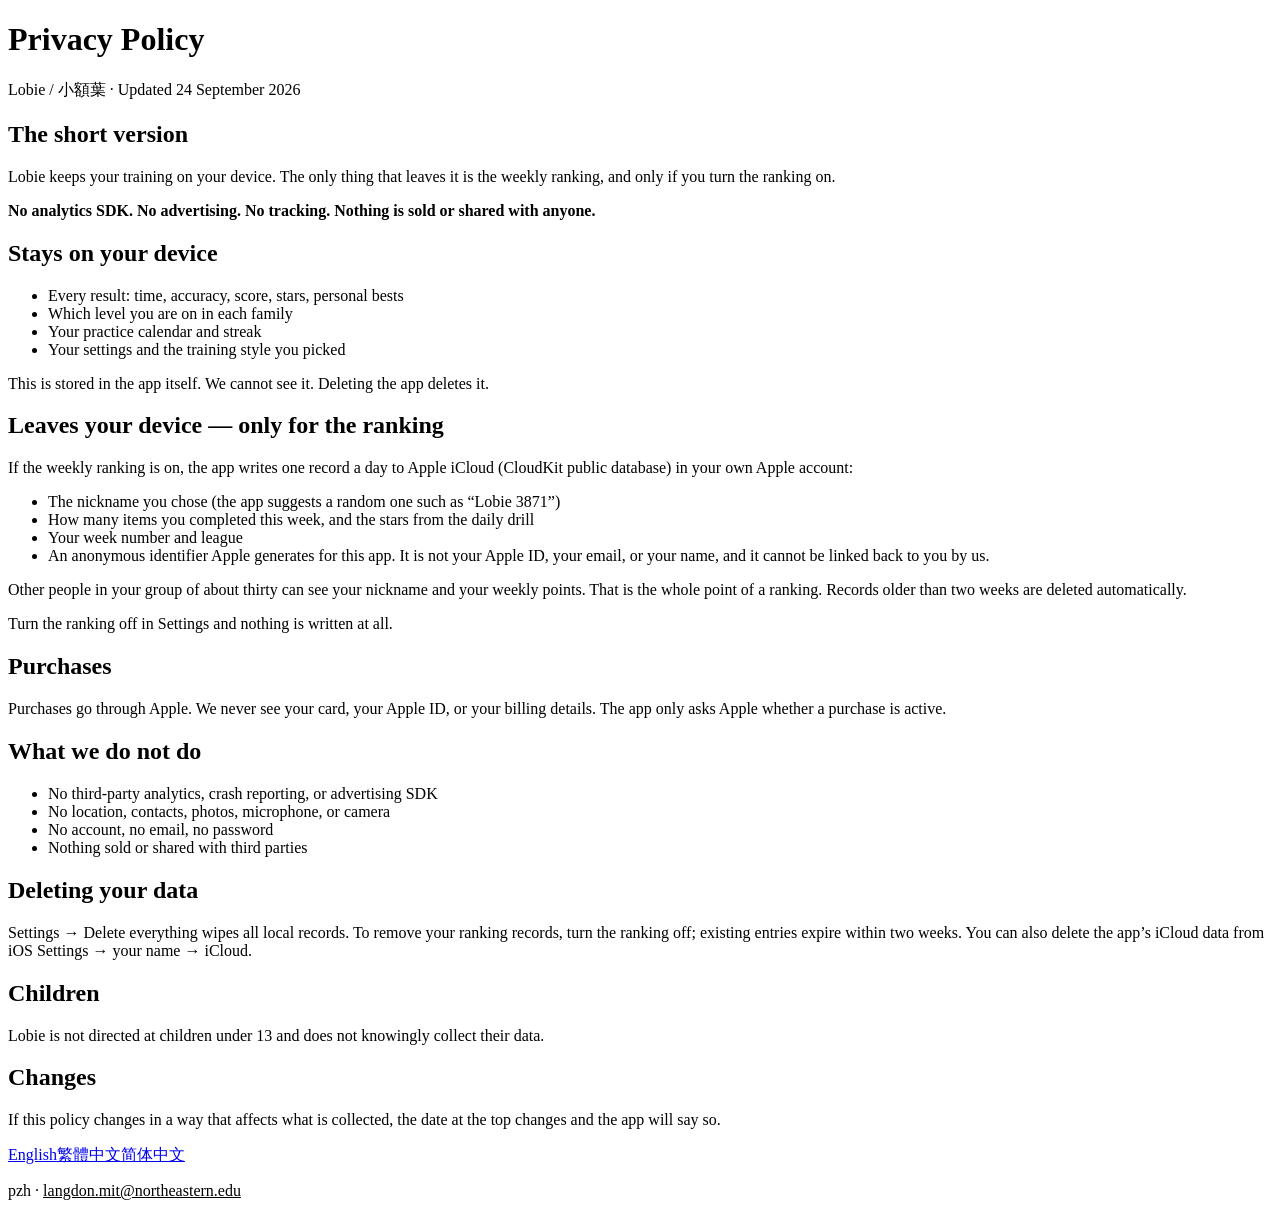
==== en.html @ 614dee49 "add en.html" ====
<!doctype html><html lang="en"><head>
<meta charset="utf-8"><meta name="viewport" content="width=device-width,initial-scale=1">
<title>Privacy Policy — Lobie</title><link rel="stylesheet" href="style.css">
</head><body><main>
<h1>Privacy Policy</h1><p class="sub">Lobie / 小額葉 · Updated 24 September 2026</p>

<div class="card"><h2>The short version</h2>
<p>Lobie keeps your training on your device. The only thing that leaves it is the weekly ranking, and only if you turn the ranking on.</p>
<p><strong>No analytics SDK. No advertising. No tracking. Nothing is sold or shared with anyone.</strong></p></div>

<h2>Stays on your device</h2>
<ul>
<li>Every result: time, accuracy, score, stars, personal bests</li>
<li>Which level you are on in each family</li>
<li>Your practice calendar and streak</li>
<li>Your settings and the training style you picked</li>
</ul>
<p>This is stored in the app itself. We cannot see it. Deleting the app deletes it.</p>

<h2>Leaves your device — only for the ranking</h2>
<p>If the weekly ranking is on, the app writes one record a day to Apple iCloud (CloudKit public database) in your own Apple account:</p>
<ul>
<li>The nickname you chose (the app suggests a random one such as “Lobie 3871”)</li>
<li>How many items you completed this week, and the stars from the daily drill</li>
<li>Your week number and league</li>
<li>An anonymous identifier Apple generates for this app. It is not your Apple ID, your email, or your name, and it cannot be linked back to you by us.</li>
</ul>
<p>Other people in your group of about thirty can see your nickname and your weekly points. That is the whole point of a ranking. Records older than two weeks are deleted automatically.</p>
<p>Turn the ranking off in Settings and nothing is written at all.</p>

<h2>Purchases</h2>
<p>Purchases go through Apple. We never see your card, your Apple ID, or your billing details. The app only asks Apple whether a purchase is active.</p>

<h2>What we do not do</h2>
<ul>
<li>No third-party analytics, crash reporting, or advertising SDK</li>
<li>No location, contacts, photos, microphone, or camera</li>
<li>No account, no email, no password</li>
<li>Nothing sold or shared with third parties</li>
</ul>

<h2>Deleting your data</h2>
<p>Settings → Delete everything wipes all local records. To remove your ranking records, turn the ranking off; existing entries expire within two weeks. You can also delete the app’s iCloud data from iOS Settings → your name → iCloud.</p>

<h2>Children</h2>
<p>Lobie is not directed at children under 13 and does not knowingly collect their data.</p>

<h2>Changes</h2>
<p>If this policy changes in a way that affects what is collected, the date at the top changes and the app will say so.</p>
<p class="langs"><a href="en.html">English</a><a href="zh-Hant.html">繁體中文</a><a href="zh-Hans.html">简体中文</a></p>
<footer>pzh · <a href="mailto:langdon.mit@northeastern.edu" style="color:inherit">langdon.mit@northeastern.edu</a></footer>
</main></body></html>
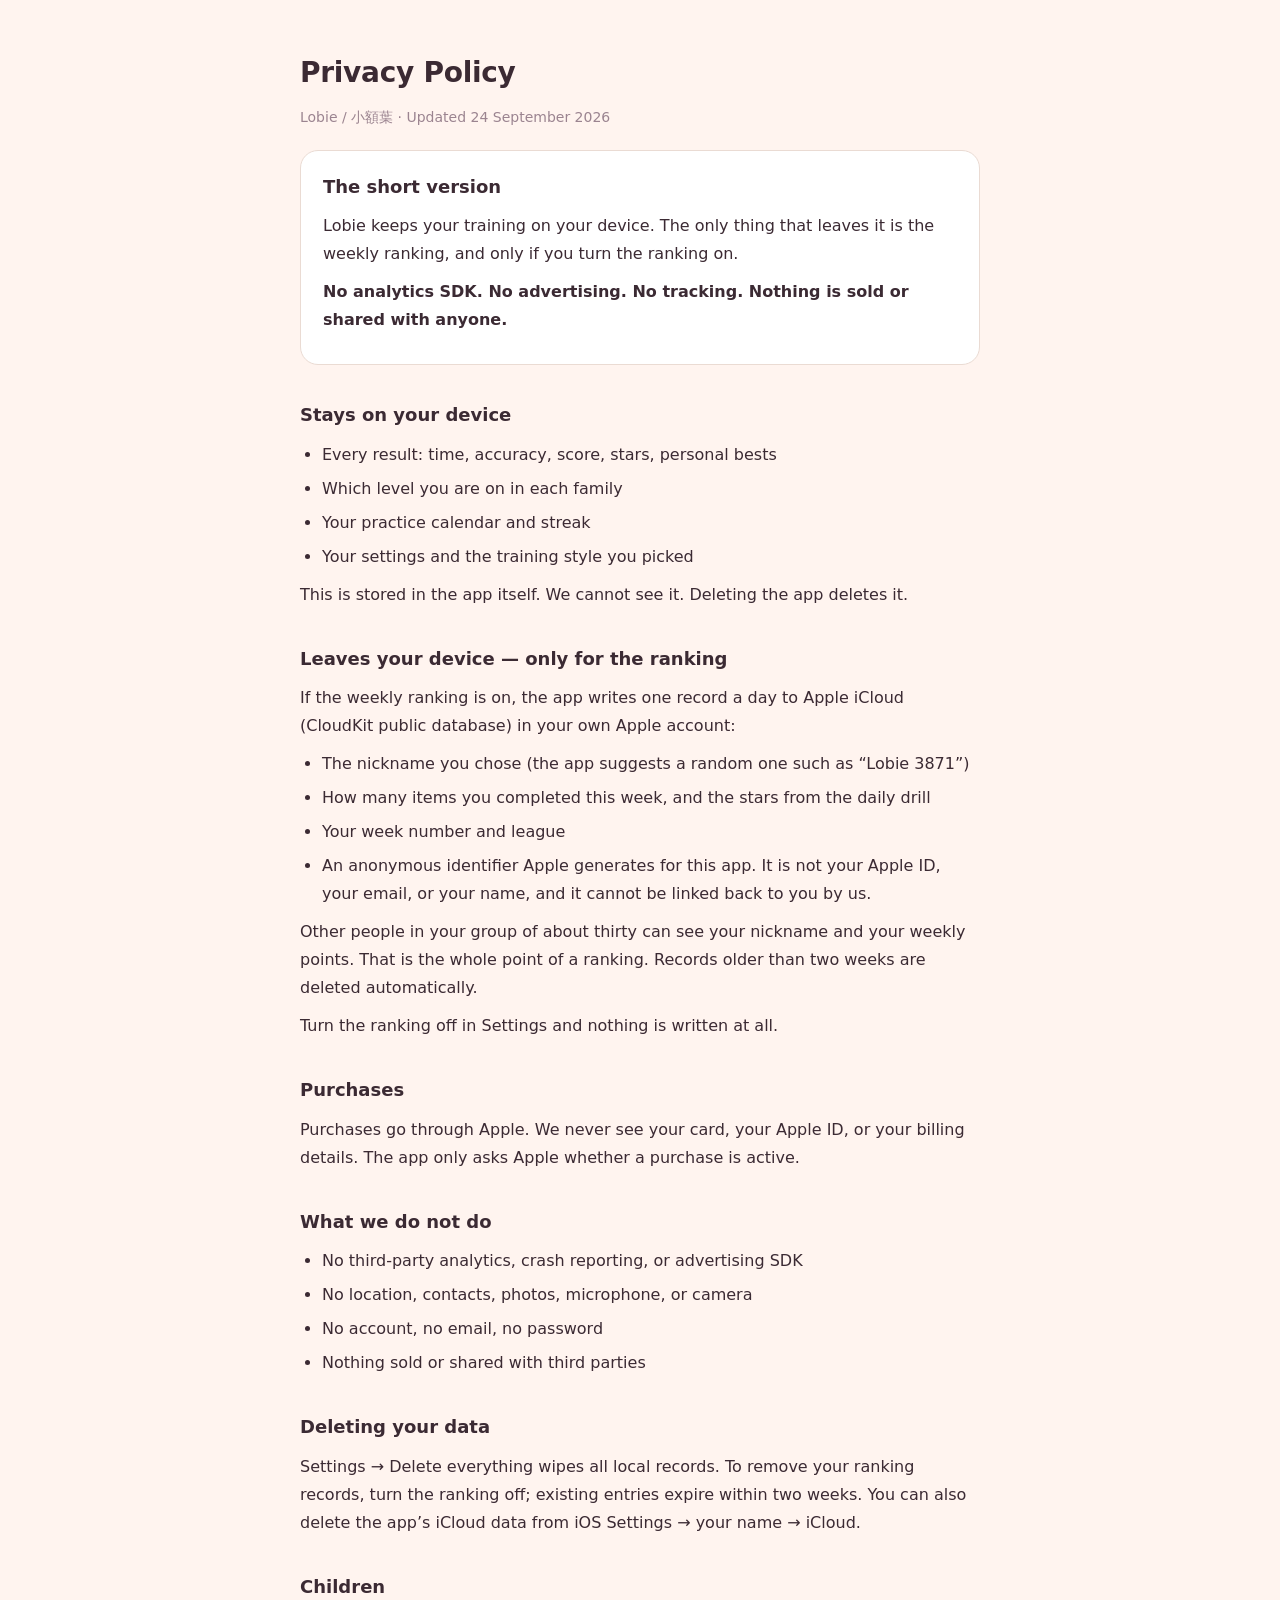
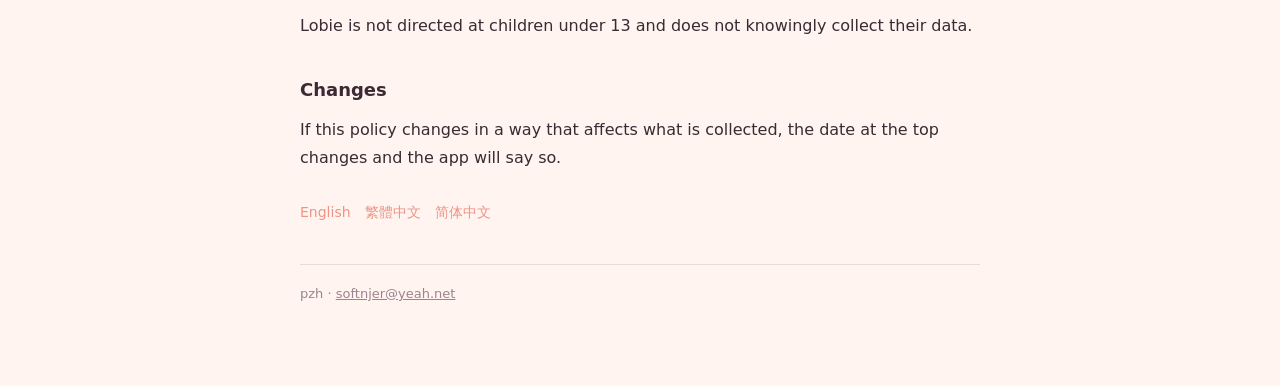
==== commit a59beb39: "Add support pages and unify the contact address App Store Connect requires a Support URL per locale;" ====
--- a/en.html
+++ b/en.html
@@ -48,5 +48,5 @@
 <h2>Changes</h2>
 <p>If this policy changes in a way that affects what is collected, the date at the top changes and the app will say so.</p>
 <p class="langs"><a href="en.html">English</a><a href="zh-Hant.html">繁體中文</a><a href="zh-Hans.html">简体中文</a></p>
-<footer>pzh · <a href="mailto:langdon.mit@northeastern.edu" style="color:inherit">langdon.mit@northeastern.edu</a></footer>
+<footer>pzh · <a href="mailto:softnjer@yeah.net" style="color:inherit">softnjer@yeah.net</a></footer>
 </main></body></html>
--- a/style.css
+++ b/style.css
@@ -0,0 +1,15 @@
+:root{--bg:#FFF4EF;--ink:#3B2A33;--soft:#9B8490;--edge:#EADBD3;--card:#fff;--accent:#EF9384}
+*{box-sizing:border-box;margin:0;padding:0}
+body{background:var(--bg);color:var(--ink);font:400 16px/1.75 -apple-system,"PingFang TC","PingFang SC",system-ui,sans-serif;padding:48px 20px 80px}
+main{max-width:680px;margin:0 auto}
+h1{font-size:28px;font-weight:800;letter-spacing:-.01em}
+.sub{color:var(--soft);margin-top:8px;font-size:14px}
+h2{font-size:18px;font-weight:700;margin:34px 0 10px}
+p{margin:10px 0}
+ul{margin:10px 0 10px 22px}li{margin:6px 0}
+.card{background:var(--card);border:1px solid var(--edge);border-radius:18px;padding:20px 22px;margin:20px 0}
+.card h2{margin-top:0}
+strong{font-weight:700}
+.langs{margin-top:28px;font-size:14px}
+.langs a{color:var(--accent);text-decoration:none;margin-right:14px}
+footer{margin-top:40px;color:var(--soft);font-size:13px;border-top:1px solid var(--edge);padding-top:18px}
